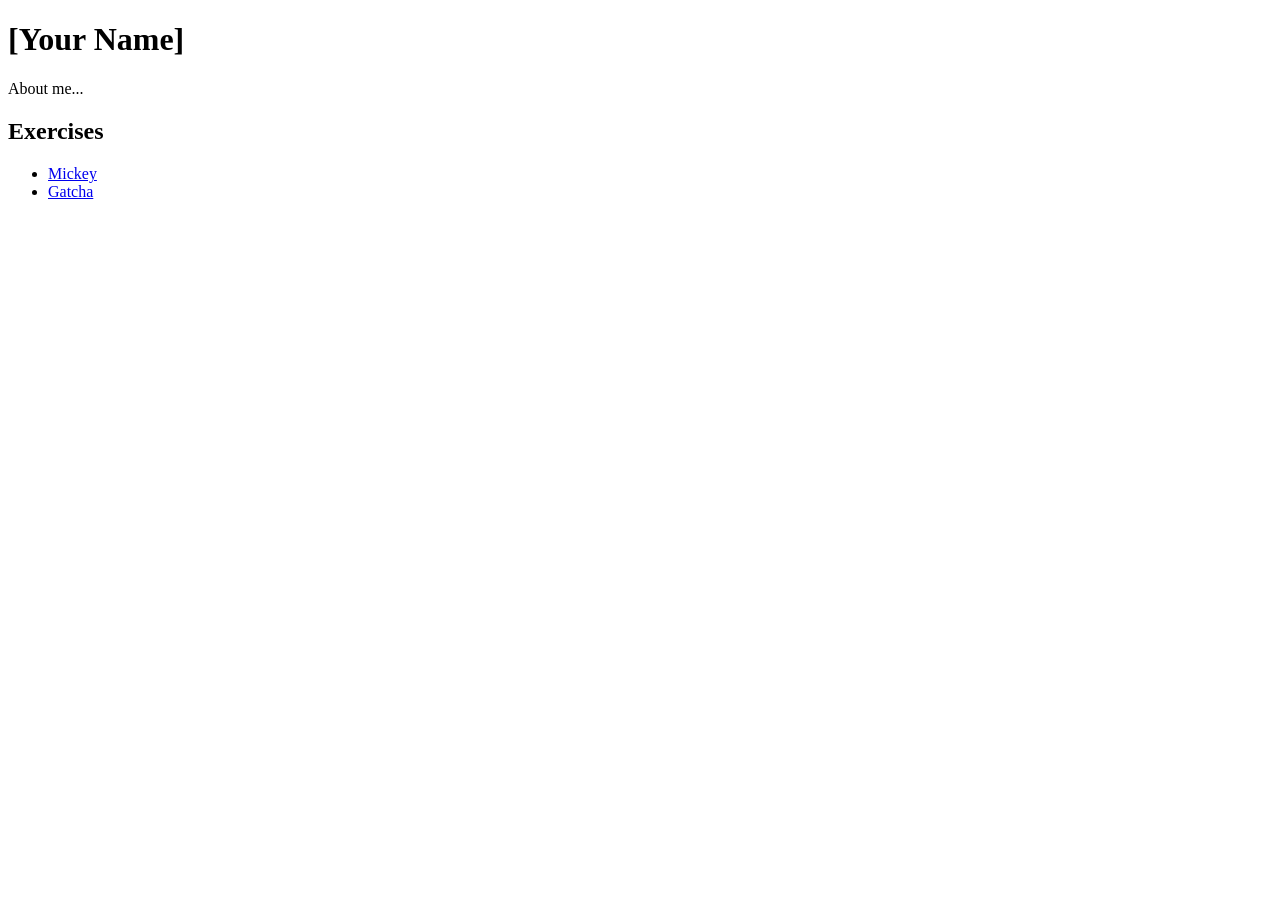
==== index.html @ 78f2645d "test" ====
<!DOCTYPE html>
  <html lang="en" dir="ltr">
  <head>
    <meta http-equiv="Content-Type" content="text/html; charset=UTF-8">
    <title>[your name]' p5 sketches</title>
    <meta name="viewport" content="width=device-width, initial-scale=1.0"/>
  </head>
  <body>
    <h1>[Your Name]</h1>
    <p>About me...</p>
    <h2>Exercises</h2>
    <ul>
    <li><a href="mickey/">Mickey</a></li>
    <li><a href="gatcha/">Gatcha</a></li>
    </ul>
  </body>
</html>
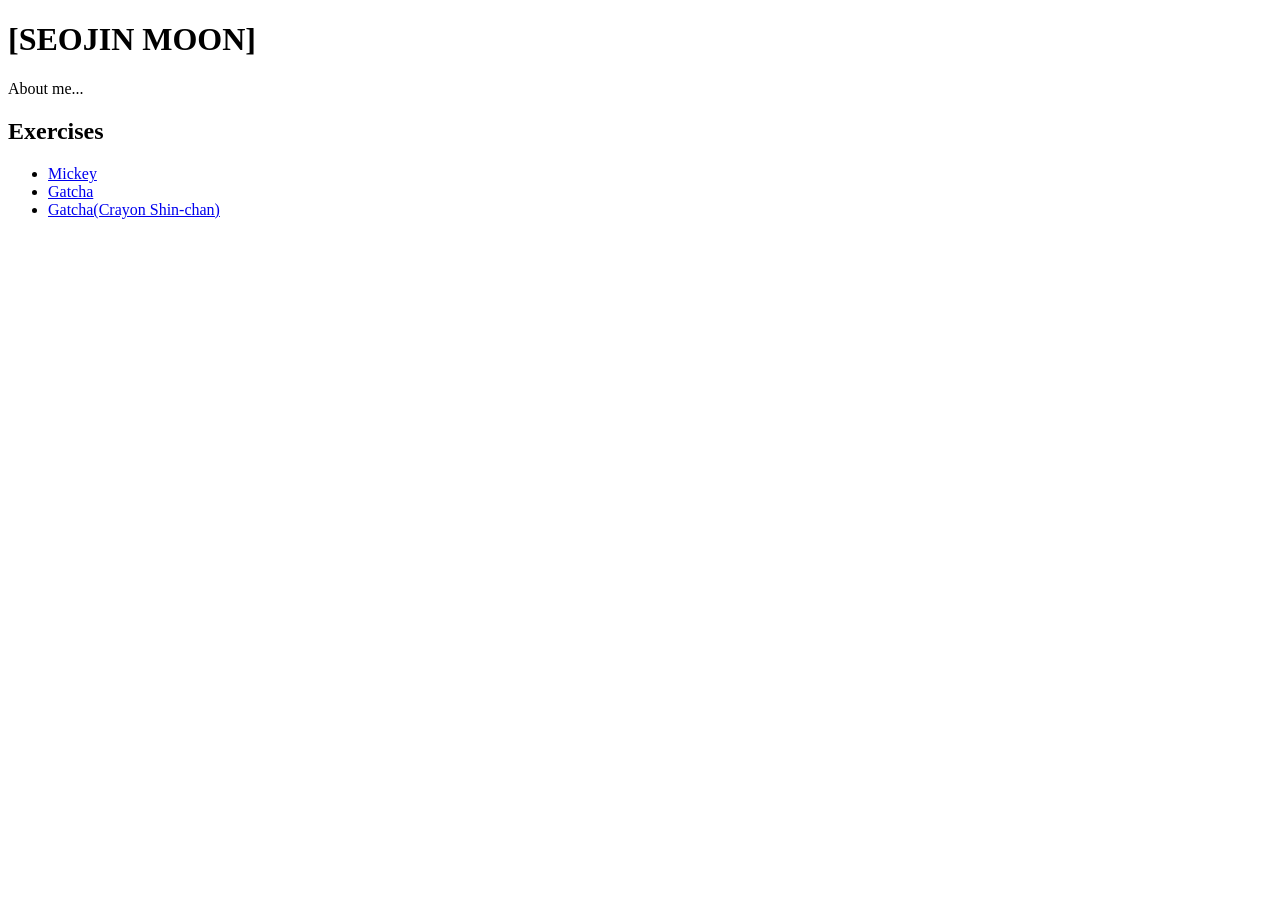
==== commit 27a56da9: "chaged file loca" ====
--- a/index.html
+++ b/index.html
@@ -6,12 +6,13 @@
     <meta name="viewport" content="width=device-width, initial-scale=1.0"/>
   </head>
   <body>
-    <h1>[Your Name]</h1>
+    <h1>[SEOJIN MOON]</h1>
     <p>About me...</p>
     <h2>Exercises</h2>
     <ul>
     <li><a href="mickey/">Mickey</a></li>
-    <li><a href="gatcha/">Gatcha</a></li>
+    <li><a href="gatcha/">Gatcha</a></li> 
+    <li><a href="gatcha(Crayon Shin-chan)/">Gatcha(Crayon Shin-chan)</a></li>
     </ul>
   </body>
 </html>
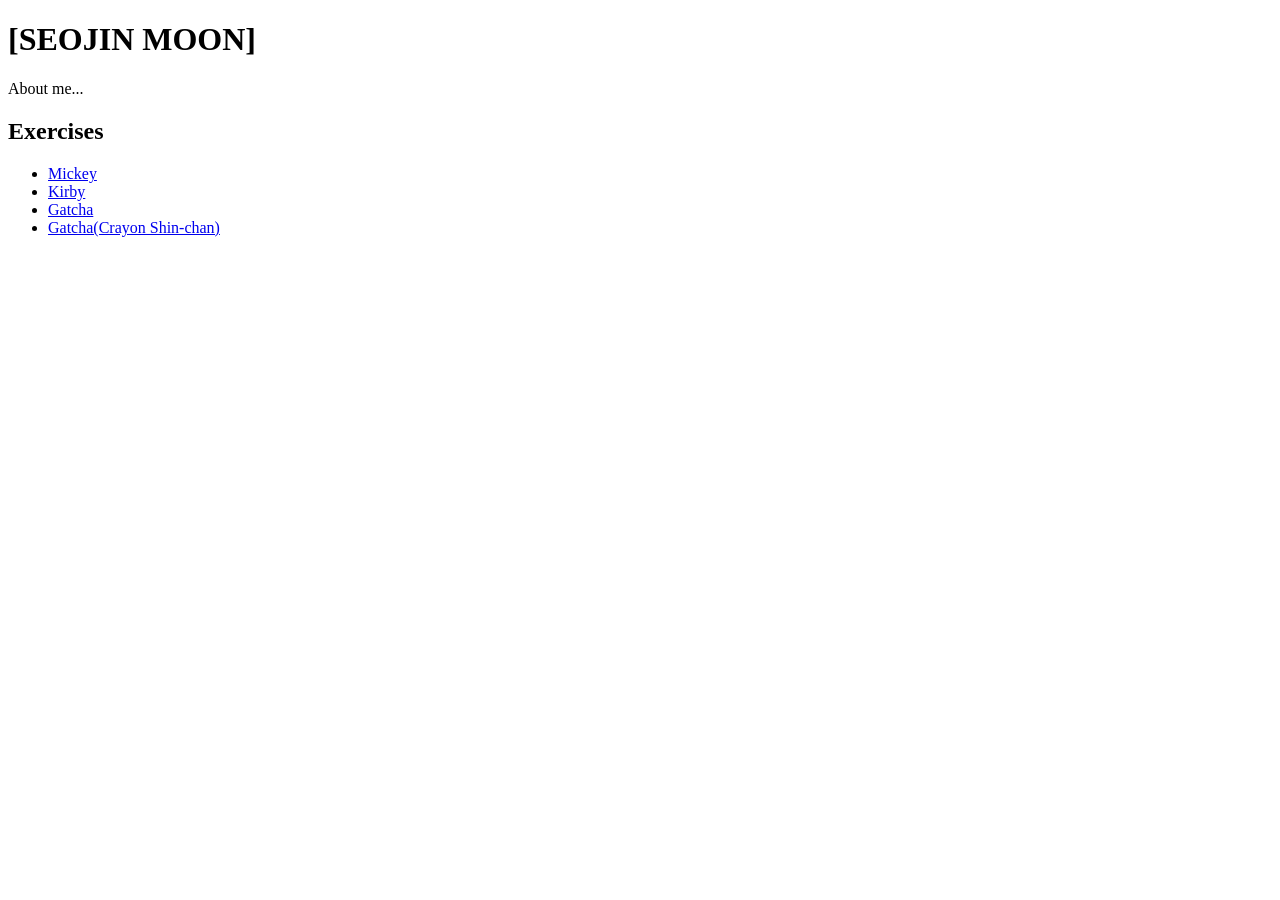
==== commit 1c12290e: "added kirby" ====
--- a/index.html
+++ b/index.html
@@ -11,6 +11,7 @@
     <h2>Exercises</h2>
     <ul>
     <li><a href="mickey/">Mickey</a></li>
+    <li><a href="kirby/">Kirby</a></li>
     <li><a href="gatcha/">Gatcha</a></li> 
     <li><a href="gatcha(Crayon Shin-chan)/">Gatcha(Crayon Shin-chan)</a></li>
     </ul>
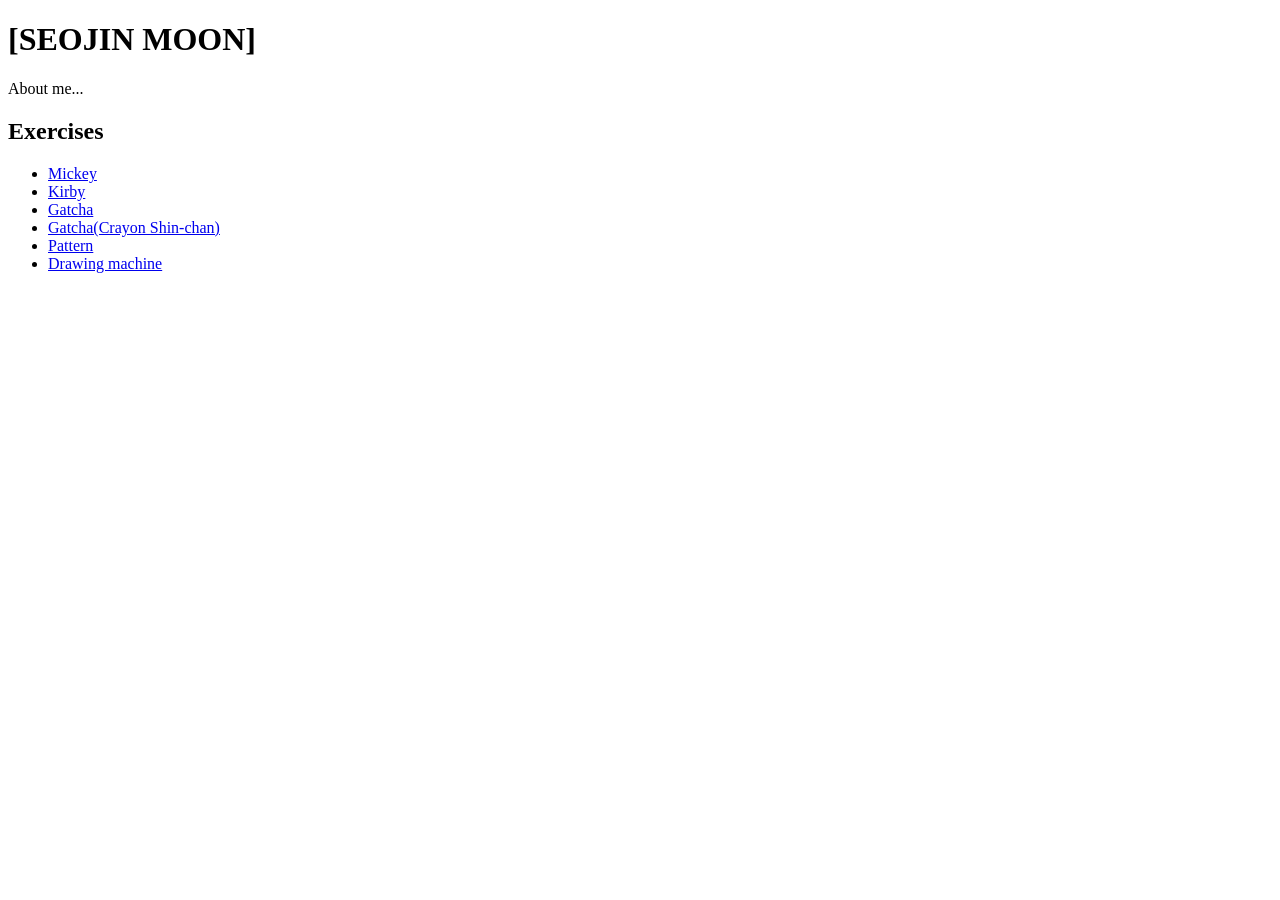
==== commit 40ce3cba: "added drawing m" ====
--- a/index.html
+++ b/index.html
@@ -14,6 +14,8 @@
     <li><a href="kirby/">Kirby</a></li>
     <li><a href="gatcha/">Gatcha</a></li> 
     <li><a href="gatcha(Crayon Shin-chan)/">Gatcha(Crayon Shin-chan)</a></li>
+    <li><a href="pattern/">Pattern</a></li>
+    <li><a href="drawing machine(adventure)/">Drawing machine</a></li>
     </ul>
   </body>
 </html>
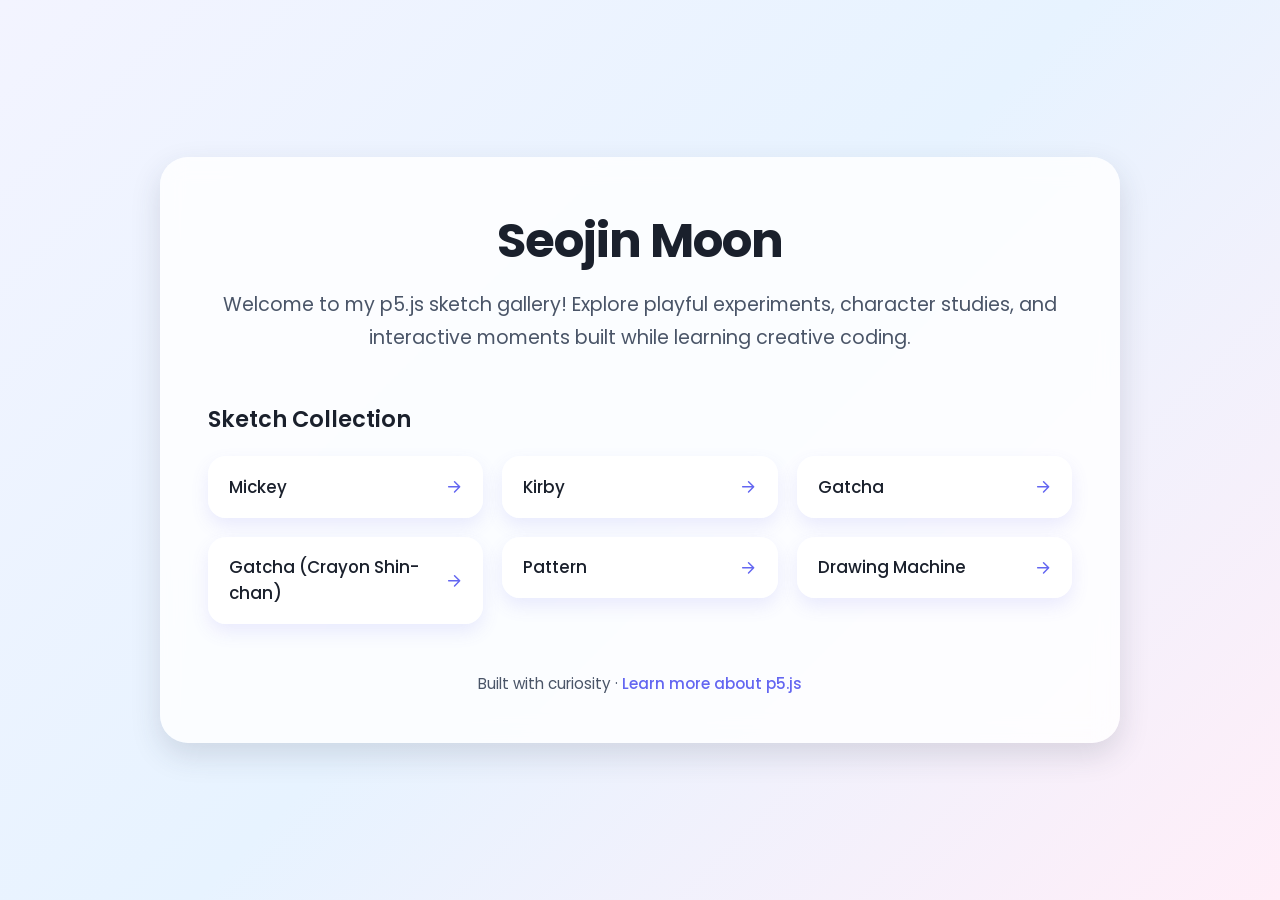
==== commit 95320614: "Revamp index gallery styling" ====
--- a/index.html
+++ b/index.html
@@ -1,21 +1,227 @@
 <!DOCTYPE html>
-  <html lang="en" dir="ltr">
+<html lang="en" dir="ltr">
   <head>
-    <meta http-equiv="Content-Type" content="text/html; charset=UTF-8">
-    <title>[your name]' p5 sketches</title>
-    <meta name="viewport" content="width=device-width, initial-scale=1.0"/>
+    <meta http-equiv="Content-Type" content="text/html; charset=UTF-8" />
+    <title>Seojin Moon · p5 Sketch Gallery</title>
+    <meta name="viewport" content="width=device-width, initial-scale=1.0" />
+    <link rel="preconnect" href="https://fonts.googleapis.com" />
+    <link rel="preconnect" href="https://fonts.gstatic.com" crossorigin />
+    <link href="https://fonts.googleapis.com/css2?family=Poppins:wght@300;500;700&display=swap" rel="stylesheet" />
+    <style>
+      :root {
+        color-scheme: light dark;
+        --bg-gradient: linear-gradient(135deg, #f3f4ff 0%, #e7f3ff 50%, #ffeef8 100%);
+        --card-bg: rgba(255, 255, 255, 0.82);
+        --card-shadow: 0 12px 30px rgba(45, 55, 72, 0.15);
+        --text-color: #1a202c;
+        --accent: #6366f1;
+        --accent-hover: #4f46e5;
+        --muted: #4a5568;
+      }
+
+      * {
+        box-sizing: border-box;
+        margin: 0;
+        padding: 0;
+      }
+
+      body {
+        min-height: 100vh;
+        font-family: "Poppins", -apple-system, BlinkMacSystemFont, "Segoe UI", sans-serif;
+        background: var(--bg-gradient);
+        color: var(--text-color);
+        display: flex;
+        align-items: center;
+        justify-content: center;
+        padding: 2.5rem 1.5rem;
+      }
+
+      main {
+        width: min(960px, 100%);
+        background: var(--card-bg);
+        box-shadow: var(--card-shadow);
+        border-radius: 28px;
+        padding: clamp(2rem, 4vw, 3rem);
+        backdrop-filter: blur(12px);
+      }
+
+      header {
+        display: flex;
+        flex-direction: column;
+        gap: 0.75rem;
+        text-align: center;
+        margin-bottom: clamp(2rem, 5vw, 3rem);
+      }
+
+      h1 {
+        font-size: clamp(2.3rem, 5vw, 3rem);
+        font-weight: 700;
+        letter-spacing: -0.02em;
+      }
+
+      p.lead {
+        font-size: clamp(1rem, 3vw, 1.2rem);
+        color: var(--muted);
+        line-height: 1.7;
+      }
+
+      section h2 {
+        font-size: 1.4rem;
+        font-weight: 600;
+        margin-bottom: 1.25rem;
+        color: var(--text-color);
+      }
+
+      ul.gallery {
+        list-style: none;
+        display: grid;
+        grid-template-columns: repeat(auto-fit, minmax(220px, 1fr));
+        gap: 1.2rem;
+      }
+
+      .gallery a {
+        display: flex;
+        align-items: center;
+        justify-content: space-between;
+        gap: 0.5rem;
+        padding: 1.1rem 1.3rem;
+        border-radius: 18px;
+        background: rgba(255, 255, 255, 0.9);
+        box-shadow: 0 8px 18px rgba(99, 102, 241, 0.12);
+        text-decoration: none;
+        color: var(--text-color);
+        font-weight: 500;
+        transition: transform 0.2s ease, box-shadow 0.2s ease;
+      }
+
+      .gallery a span {
+        font-size: 1.05rem;
+      }
+
+      .gallery a svg {
+        flex-shrink: 0;
+        width: 1.1rem;
+        height: 1.1rem;
+        fill: none;
+        stroke: var(--accent);
+        stroke-width: 2;
+        stroke-linecap: round;
+        stroke-linejoin: round;
+        transition: transform 0.2s ease, stroke 0.2s ease;
+      }
+
+      .gallery a:hover,
+      .gallery a:focus {
+        transform: translateY(-4px);
+        box-shadow: 0 16px 28px rgba(79, 70, 229, 0.24);
+      }
+
+      .gallery a:hover svg,
+      .gallery a:focus svg {
+        transform: translateX(4px);
+        stroke: var(--accent-hover);
+      }
+
+      footer {
+        margin-top: clamp(2rem, 5vw, 3rem);
+        text-align: center;
+        font-size: 0.95rem;
+        color: var(--muted);
+      }
+
+      footer a {
+        color: var(--accent);
+        text-decoration: none;
+        font-weight: 500;
+      }
+
+      footer a:hover {
+        text-decoration: underline;
+      }
+
+      @media (prefers-color-scheme: dark) {
+        :root {
+          --bg-gradient: linear-gradient(135deg, #111827 0%, #1e293b 40%, #312e81 100%);
+          --card-bg: rgba(15, 23, 42, 0.82);
+          --card-shadow: 0 18px 36px rgba(15, 23, 42, 0.55);
+          --text-color: #f8fafc;
+          --muted: #cbd5f5;
+        }
+
+        .gallery a {
+          background: rgba(30, 41, 59, 0.92);
+          box-shadow: 0 10px 24px rgba(99, 102, 241, 0.3);
+        }
+      }
+    </style>
   </head>
   <body>
-    <h1>[SEOJIN MOON]</h1>
-    <p>About me...</p>
-    <h2>Exercises</h2>
-    <ul>
-    <li><a href="mickey/">Mickey</a></li>
-    <li><a href="kirby/">Kirby</a></li>
-    <li><a href="gatcha/">Gatcha</a></li> 
-    <li><a href="gatcha(Crayon Shin-chan)/">Gatcha(Crayon Shin-chan)</a></li>
-    <li><a href="pattern/">Pattern</a></li>
-    <li><a href="drawing machine(adventure)/">Drawing machine</a></li>
-    </ul>
+    <main>
+      <header>
+        <h1>Seojin Moon</h1>
+        <p class="lead">
+          Welcome to my p5.js sketch gallery! Explore playful experiments, character studies,
+          and interactive moments built while learning creative coding.
+        </p>
+      </header>
+
+      <section>
+        <h2>Sketch Collection</h2>
+        <ul class="gallery">
+          <li>
+            <a href="mickey/">
+              <span>Mickey</span>
+              <svg viewBox="0 0 24 24" aria-hidden="true">
+                <path d="M5 12h14M13 5l7 7-7 7" />
+              </svg>
+            </a>
+          </li>
+          <li>
+            <a href="kirby/">
+              <span>Kirby</span>
+              <svg viewBox="0 0 24 24" aria-hidden="true">
+                <path d="M5 12h14M13 5l7 7-7 7" />
+              </svg>
+            </a>
+          </li>
+          <li>
+            <a href="gatcha/">
+              <span>Gatcha</span>
+              <svg viewBox="0 0 24 24" aria-hidden="true">
+                <path d="M5 12h14M13 5l7 7-7 7" />
+              </svg>
+            </a>
+          </li>
+          <li>
+            <a href="gatcha(Crayon Shin-chan)/">
+              <span>Gatcha (Crayon Shin-chan)</span>
+              <svg viewBox="0 0 24 24" aria-hidden="true">
+                <path d="M5 12h14M13 5l7 7-7 7" />
+              </svg>
+            </a>
+          </li>
+          <li>
+            <a href="pattern/">
+              <span>Pattern</span>
+              <svg viewBox="0 0 24 24" aria-hidden="true">
+                <path d="M5 12h14M13 5l7 7-7 7" />
+              </svg>
+            </a>
+          </li>
+          <li>
+            <a href="drawing machine(adventure)/">
+              <span>Drawing Machine</span>
+              <svg viewBox="0 0 24 24" aria-hidden="true">
+                <path d="M5 12h14M13 5l7 7-7 7" />
+              </svg>
+            </a>
+          </li>
+        </ul>
+      </section>
+
+      <footer>
+        <span>Built with curiosity &middot; <a href="https://p5js.org/" target="_blank" rel="noopener">Learn more about p5.js</a></span>
+      </footer>
+    </main>
   </body>
-</html>+</html>
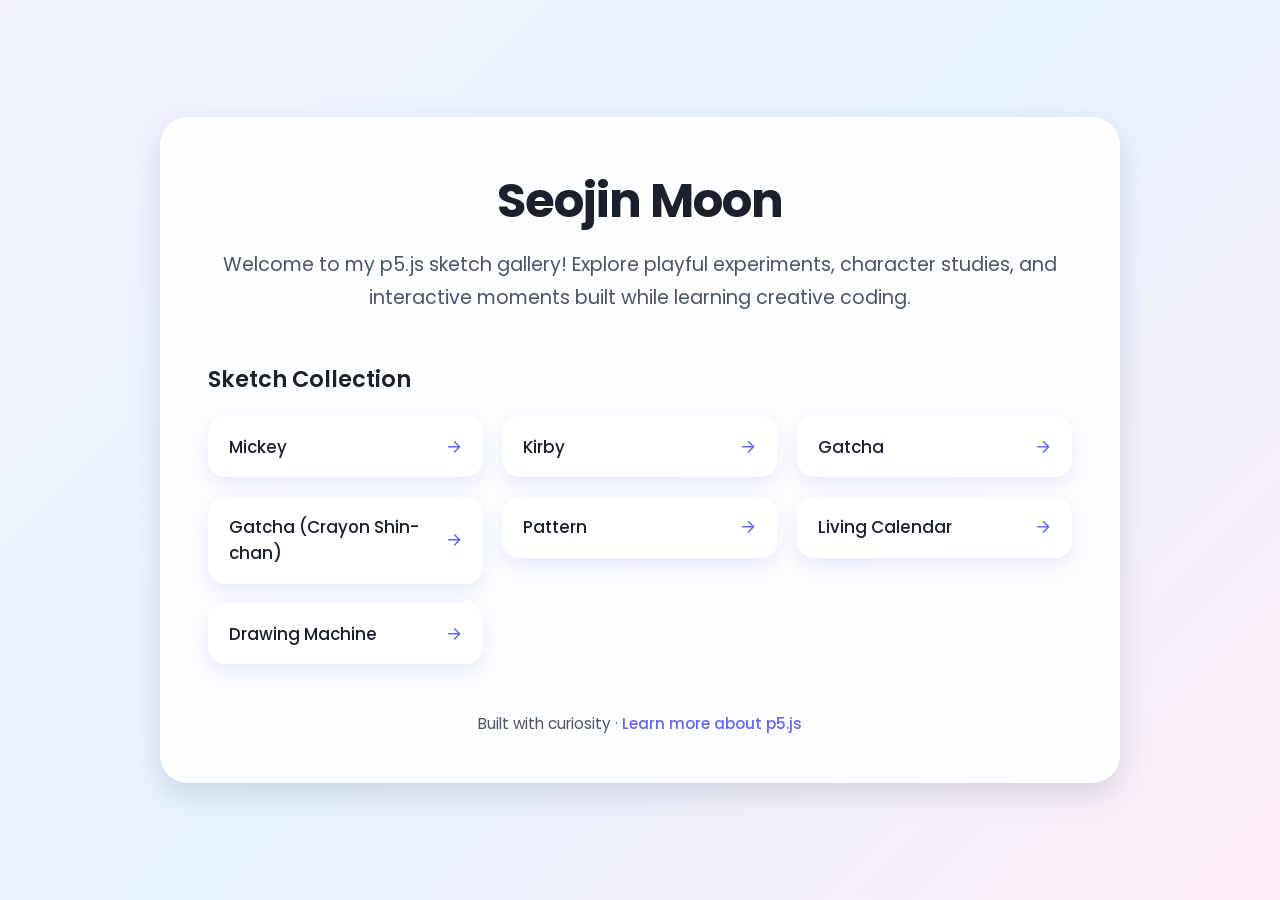
==== commit f9b0ee1a: "Add living calendar p5 sketch with animated daily forms" ====
--- a/index.html
+++ b/index.html
@@ -209,6 +209,14 @@
             </a>
           </li>
           <li>
+            <a href="living-calendar/">
+              <span>Living Calendar</span>
+              <svg viewBox="0 0 24 24" aria-hidden="true">
+                <path d="M5 12h14M13 5l7 7-7 7" />
+              </svg>
+            </a>
+          </li>
+          <li>
             <a href="drawing machine(adventure)/">
               <span>Drawing Machine</span>
               <svg viewBox="0 0 24 24" aria-hidden="true">
